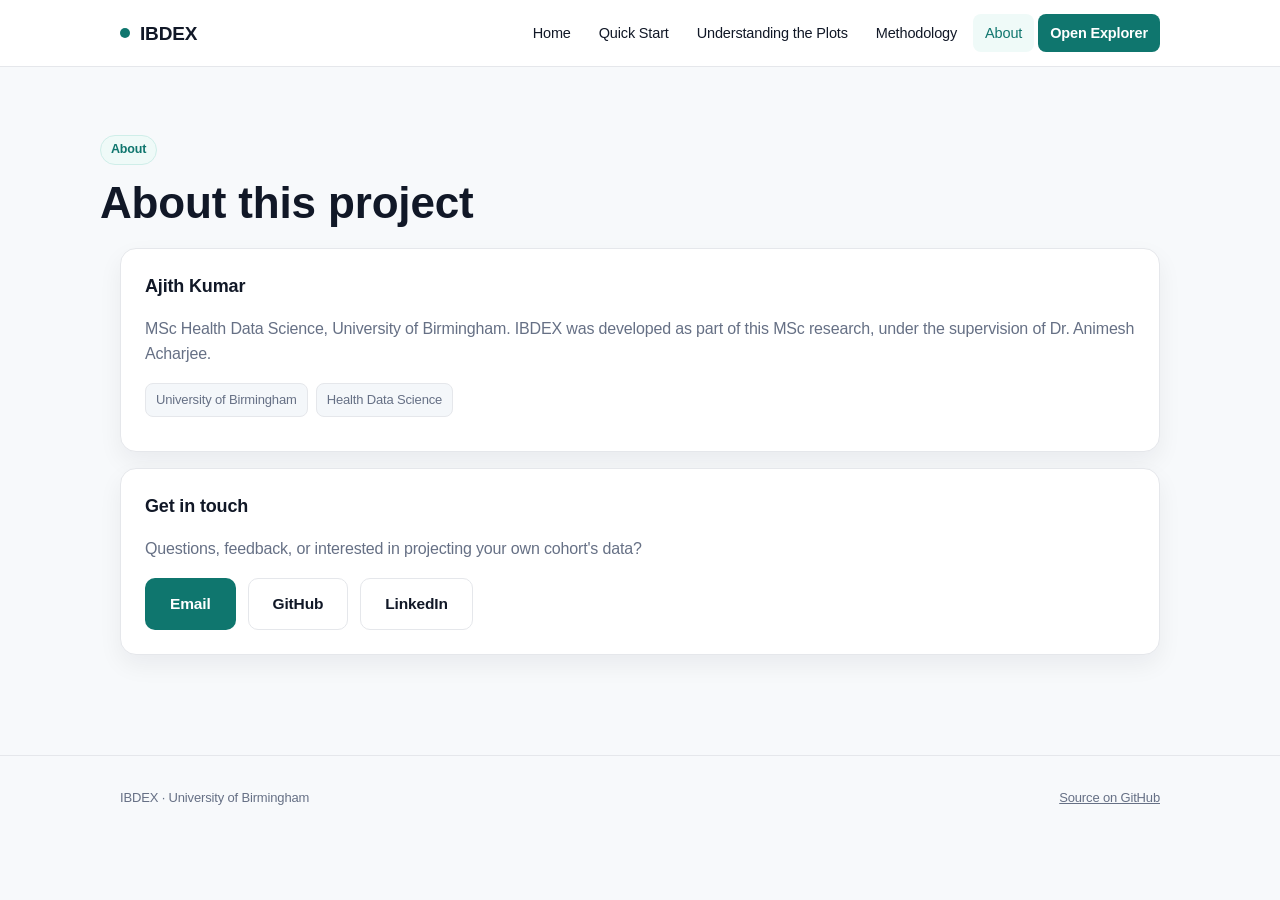
==== about.html @ af1b8eba "Add full site (Home, Quick Start, Plots, Methodology, About) and mobile-responsive explorer pass - N" ====
<!doctype html>
<html lang="en">
<head>
<meta charset="utf-8" />
<meta name="viewport" content="width=device-width, initial-scale=1" />
<title>About &mdash; IBDEX</title>
<meta name="description" content="About the IBDEX project and how to get in touch." />
<link rel="stylesheet" href="assets/site.css" />
</head>
<body>
<header class="site-header">
  <nav class="nav">
    <a class="brand" href="index.html"><span class="dot"></span> IBDEX</a>
    <button class="nav-toggle" aria-label="Toggle menu" aria-expanded="false">
      <svg width="20" height="20" viewBox="0 0 20 20" fill="none"><path d="M3 5h14M3 10h14M3 15h14" stroke="currentColor" stroke-width="1.6" stroke-linecap="round"/></svg>
    </button>
    <div class="nav-links">
      <a href="index.html">Home</a>
      <a href="quickstart.html">Quick Start</a>
      <a href="plots.html">Understanding the Plots</a>
      <a href="methodology.html">Methodology</a>
      <a href="about.html" class="active">About</a>
      <a href="explorer/IBDEX_refined.html" class="cta">Open Explorer</a>
    </div>
  </nav>
</header>

<main>
  <div class="wrap hero">
    <span class="pill">About</span>
    <h1>About this project</h1>
  </div>

  <div class="wrap">
    <div class="card">
      <h3>Ajith Kumar</h3>
      <p style="color:var(--muted)">
        MSc Health Data Science, University of Birmingham. IBDEX was developed
        as part of this MSc research, under the supervision of
        Dr.&nbsp;Animesh Acharjee.
      </p>
      <div class="kv">
        <span>University of Birmingham</span>
        <span>Health Data Science</span>
      </div>
    </div>
    <div class="card">
      <h3>Get in touch</h3>
      <p style="color:var(--muted)">
        Questions, feedback, or interested in projecting your own cohort's data?
      </p>
      <div class="cta-row" style="margin:10px 0 0">
        <a class="btn btn-primary" href="mailto:ajithak9945@gmail.com">Email</a>
        <a class="btn btn-ghost" href="https://github.com/ajithak9945/IBDEX_Package">GitHub</a>
        <a class="btn btn-ghost" href="https://www.linkedin.com/in/ajithak9945">LinkedIn</a>
      </div>
    </div>
  </div>
</main>

<footer class="site-footer">
  <div class="wrap">
    <span>IBDEX &middot; University of Birmingham</span>
    <span><a href="https://github.com/ajithak9945/IBDEX_Package">Source on GitHub</a></span>
  </div>
</footer>
<script src="assets/nav.js"></script>
</body>
</html>
---- assets/site.css ----
/* IBDEX site shared styles */
:root{
  --bg:#f7f9fb; --surface:#ffffff; --surface-2:#f4f7fa; --ink:#111827; --muted:#667085; --soft:#98a2b3;
  --line:#e5e7eb; --line-2:#d7dde5; --brand:#0f766e; --brand-dark:#0d5f58; --brand-2:#2563eb;
  --shadow:0 20px 50px rgba(15,23,42,.08); --shadow-sm:0 10px 24px rgba(15,23,42,.06);
  --radius:16px; --radius-sm:12px;
  --font:"Inter","IBM Plex Sans","Segoe UI",Arial,sans-serif;
  --maxw:1080px;
}
*{box-sizing:border-box}
html,body{margin:0;padding:0}
body{
  font-family:var(--font);background:var(--bg);color:var(--ink);letter-spacing:-.01em;
  line-height:1.55;-webkit-font-smoothing:antialiased;
}
a{color:var(--brand-2)}
img{max-width:100%}
.wrap{max-width:var(--maxw);margin:0 auto;padding:0 20px}

/* ---- Nav ---- */
.site-header{
  border-bottom:1px solid var(--line);background:rgba(255,255,255,.92);backdrop-filter:blur(10px);
  position:sticky;top:0;z-index:50;
}
.nav{display:flex;align-items:center;justify-content:space-between;padding:14px 20px;max-width:var(--maxw);margin:0 auto}
.brand{display:flex;align-items:center;gap:10px;text-decoration:none;color:var(--ink);font-weight:700;font-size:19px}
.brand .dot{width:10px;height:10px;border-radius:50%;background:var(--brand)}
.nav-links{display:flex;gap:4px;align-items:center}
.nav-links a{
  color:var(--ink);text-decoration:none;font-size:14.5px;font-weight:500;padding:8px 12px;border-radius:8px;
}
.nav-links a:hover{background:var(--surface-2)}
.nav-links a.active{color:var(--brand);background:#effaf8}
.nav-links a.cta{background:var(--brand);color:#fff;font-weight:600}
.nav-links a.cta:hover{background:var(--brand-dark)}
.nav-toggle{display:none;background:none;border:1px solid var(--line);border-radius:8px;padding:8px 10px;cursor:pointer}
.nav-toggle svg{display:block}

@media (max-width:760px){
  .nav-toggle{display:block}
  .nav-links{
    position:fixed;inset:60px 0 0 0;background:var(--surface);flex-direction:column;align-items:stretch;
    padding:14px;gap:2px;transform:translateY(-8px);opacity:0;pointer-events:none;transition:.16s ease;
    border-top:1px solid var(--line);overflow-y:auto;
  }
  .nav-links.open{transform:translateY(0);opacity:1;pointer-events:auto}
  .nav-links a{padding:14px 12px;font-size:16px;border-bottom:1px solid var(--line)}
  .nav-links a.cta{margin-top:8px;text-align:center;border-bottom:none}
}

/* ---- Page content ---- */
main{padding:48px 0 80px}
.hero{padding:20px 0 12px}
h1{font-size:clamp(30px,5.4vw,44px);line-height:1.08;margin:0 0 10px;color:var(--ink)}
h1 .accent{color:var(--brand)}
h2{font-size:clamp(22px,3.4vw,28px);margin:0 0 12px}
h3{font-size:18px;margin:0 0 8px}
p{font-size:16px;color:var(--ink)}
.lede{font-size:18px;color:var(--muted);max-width:640px}
.pill{display:inline-block;font-size:12.5px;font-weight:600;color:var(--brand);background:#effaf8;border:1px solid #cfeee9;padding:4px 10px;border-radius:999px;margin-bottom:14px}

.stats{display:grid;grid-template-columns:repeat(4,1fr);gap:14px;margin:28px 0}
.stat{background:var(--surface);border:1px solid var(--line);border-radius:var(--radius-sm);padding:16px}
.stat .n{font-size:24px;font-weight:700;color:var(--brand)}
.stat .l{font-size:12.5px;color:var(--muted);margin-top:2px}
@media (max-width:700px){.stats{grid-template-columns:repeat(2,1fr)}}

.cta-row{display:flex;gap:12px;flex-wrap:wrap;margin:22px 0}
.btn{
  display:inline-flex;align-items:center;gap:8px;padding:13px 24px;border-radius:10px;font-weight:600;
  font-size:15.5px;text-decoration:none;border:1px solid transparent;
}
.btn-primary{background:var(--brand);color:#fff}
.btn-primary:hover{background:var(--brand-dark)}
.btn-ghost{background:var(--surface);color:var(--ink);border-color:var(--line)}
.btn-ghost:hover{border-color:var(--line-2)}

.card{background:var(--surface);border:1px solid var(--line);border-radius:var(--radius);padding:24px;box-shadow:var(--shadow-sm)}
.card + .card{margin-top:16px}
.grid-2{display:grid;grid-template-columns:1fr 1fr;gap:16px}
.grid-3{display:grid;grid-template-columns:repeat(3,1fr);gap:16px}
@media (max-width:760px){.grid-2,.grid-3{grid-template-columns:1fr}}

.disclaimer{margin-top:26px;padding:16px 18px;border:1px solid var(--line);border-radius:var(--radius-sm);background:#fafbfc;font-size:13.5px;color:var(--muted)}
.disclaimer strong{color:var(--ink)}

.step{display:flex;gap:16px;padding:18px 0;border-bottom:1px solid var(--line)}
.step:last-child{border-bottom:none}
.step .num{
  flex:0 0 30px;height:30px;border-radius:50%;background:var(--brand);color:#fff;font-weight:700;font-size:13.5px;
  display:flex;align-items:center;justify-content:center;
}
.step .body h3{margin-bottom:4px}
.step .body p{margin:0;color:var(--muted);font-size:15px}

.kv{display:flex;flex-wrap:wrap;gap:8px;margin:10px 0}
.kv span{background:var(--surface-2);border:1px solid var(--line);border-radius:8px;padding:6px 10px;font-size:13px;color:var(--muted)}

.plot-card{display:grid;grid-template-columns:180px 1fr;gap:18px;align-items:start}
.plot-card .swatch{width:180px;height:120px;border-radius:12px;border:1px solid var(--line)}
@media (max-width:640px){.plot-card{grid-template-columns:1fr}.plot-card .swatch{width:100%}}

.site-footer{border-top:1px solid var(--line);padding:32px 0;margin-top:20px}
.site-footer .wrap{display:flex;justify-content:space-between;flex-wrap:wrap;gap:12px;font-size:13px;color:var(--muted)}
.site-footer a{color:var(--muted)}

code{background:var(--surface-2);padding:2px 6px;border-radius:5px;font-size:13.5px}
ul.plain{padding-left:20px;margin:10px 0}
ul.plain li{margin:6px 0;color:var(--ink)}
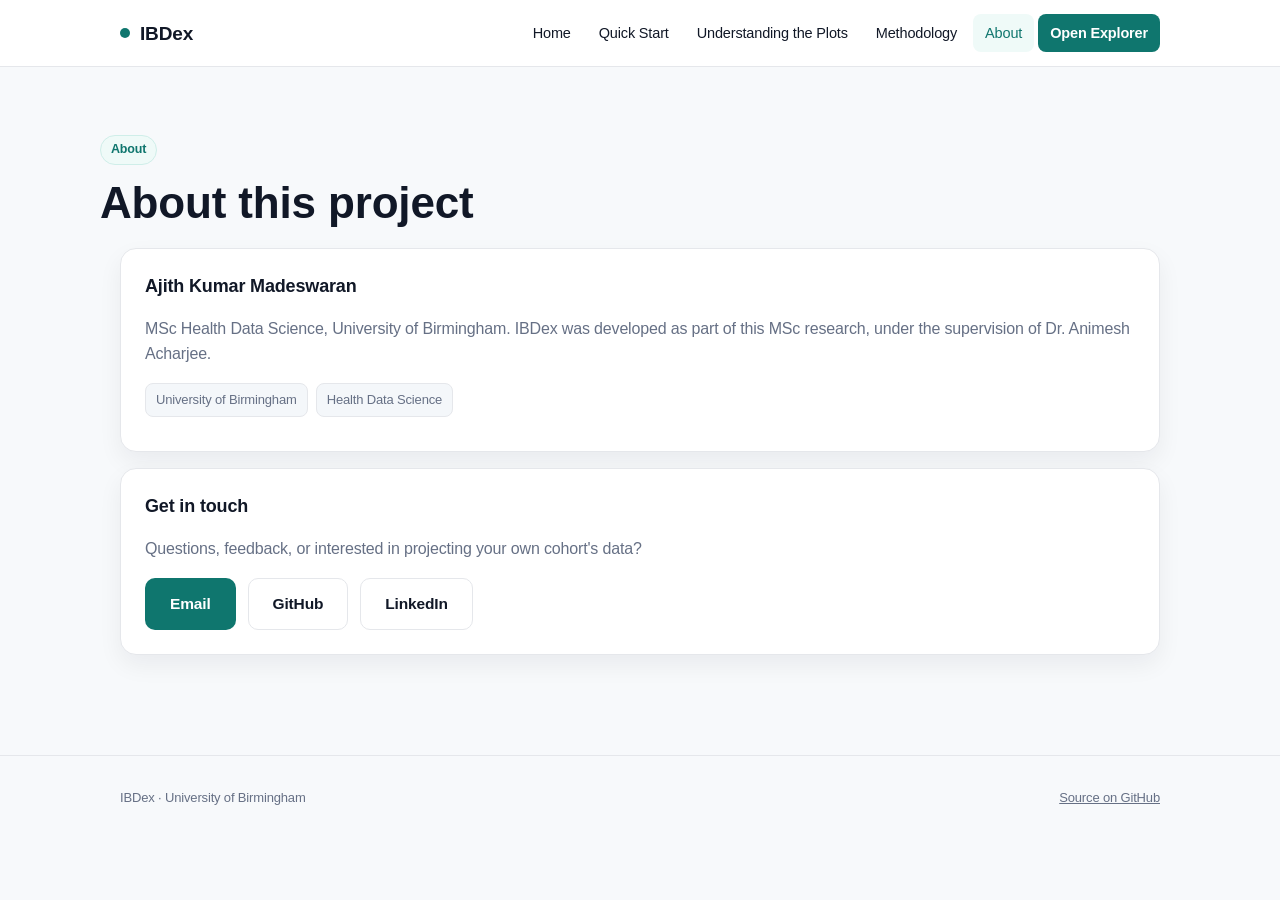
==== commit df1f5dfa: "Rebrand to IBDex, remove em dashes, use full name - IBDEX display text changed to IBDex across all p" ====
--- a/about.html
+++ b/about.html
@@ -3,14 +3,14 @@
 <head>
 <meta charset="utf-8" />
 <meta name="viewport" content="width=device-width, initial-scale=1" />
-<title>About &mdash; IBDEX</title>
-<meta name="description" content="About the IBDEX project and how to get in touch." />
+<title>About: IBDex</title>
+<meta name="description" content="About the IBDex project and how to get in touch." />
 <link rel="stylesheet" href="assets/site.css" />
 </head>
 <body>
 <header class="site-header">
   <nav class="nav">
-    <a class="brand" href="index.html"><span class="dot"></span> IBDEX</a>
+    <a class="brand" href="index.html"><span class="dot"></span> IBDex</a>
     <button class="nav-toggle" aria-label="Toggle menu" aria-expanded="false">
       <svg width="20" height="20" viewBox="0 0 20 20" fill="none"><path d="M3 5h14M3 10h14M3 15h14" stroke="currentColor" stroke-width="1.6" stroke-linecap="round"/></svg>
     </button>
@@ -33,9 +33,9 @@
 
   <div class="wrap">
     <div class="card">
-      <h3>Ajith Kumar</h3>
+      <h3>Ajith Kumar Madeswaran</h3>
       <p style="color:var(--muted)">
-        MSc Health Data Science, University of Birmingham. IBDEX was developed
+        MSc Health Data Science, University of Birmingham. IBDex was developed
         as part of this MSc research, under the supervision of
         Dr.&nbsp;Animesh Acharjee.
       </p>
@@ -60,7 +60,7 @@
 
 <footer class="site-footer">
   <div class="wrap">
-    <span>IBDEX &middot; University of Birmingham</span>
+    <span>IBDex &middot; University of Birmingham</span>
     <span><a href="https://github.com/ajithak9945/IBDEX_Package">Source on GitHub</a></span>
   </div>
 </footer>
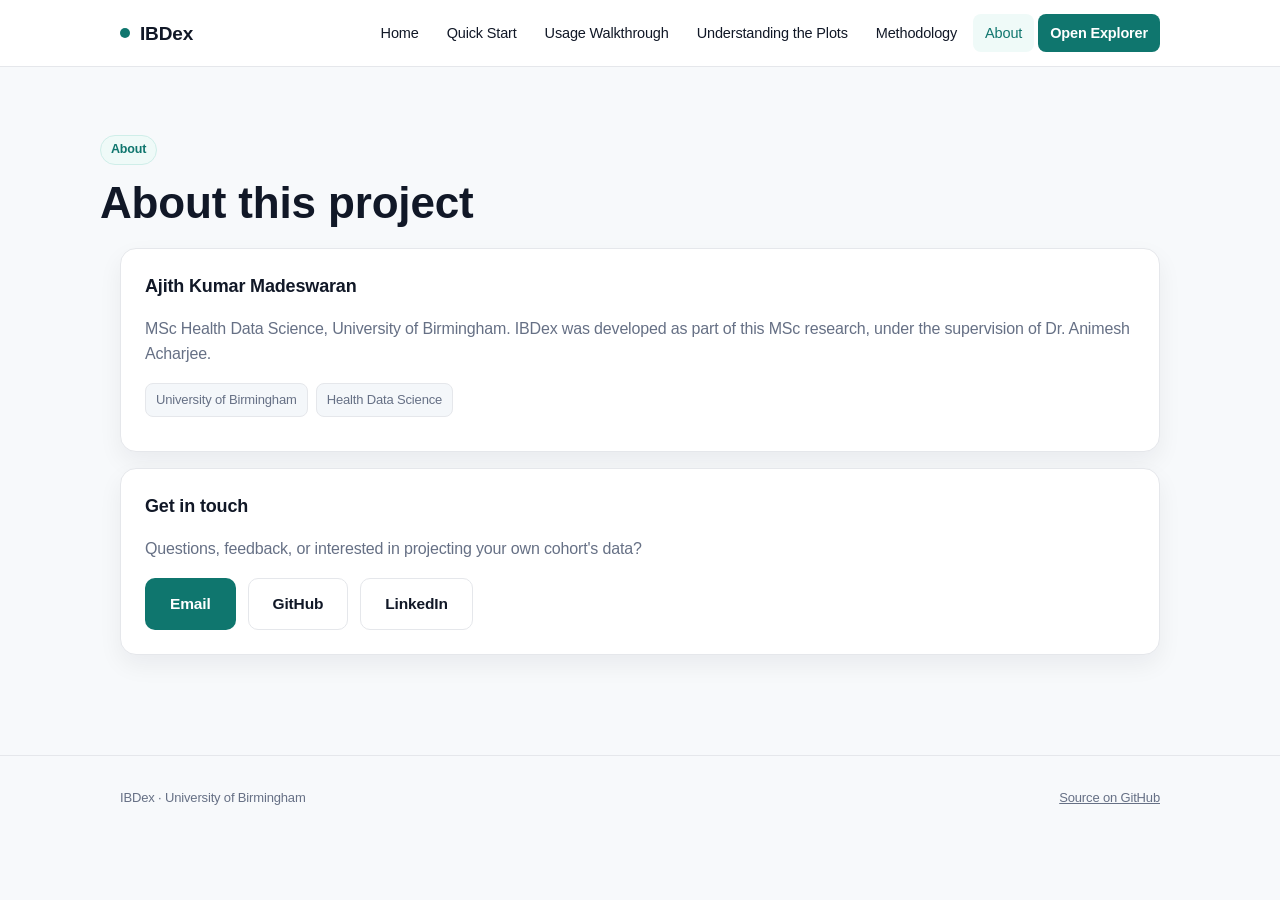
==== commit 542a8741: "Add a worked usage walkthrough (real GSE66207 run) and host the example files for download - New usa" ====
--- a/about.html
+++ b/about.html
@@ -17,6 +17,7 @@
     <div class="nav-links">
       <a href="index.html">Home</a>
       <a href="quickstart.html">Quick Start</a>
+      <a href="usage.html">Usage Walkthrough</a>
       <a href="plots.html">Understanding the Plots</a>
       <a href="methodology.html">Methodology</a>
       <a href="about.html" class="active">About</a>
--- a/assets/site.css
+++ b/assets/site.css
@@ -36,12 +36,19 @@
 .nav-toggle{display:none;background:none;border:1px solid var(--line);border-radius:8px;padding:8px 10px;cursor:pointer}
 .nav-toggle svg{display:block}
 
+body.nav-open{overflow:hidden}
+
 @media (max-width:760px){
   .nav-toggle{display:block}
+  /* backdrop-filter on .site-header creates a new containing block for any
+     position:fixed descendant, so the fixed mobile menu below was being
+     positioned relative to the 60px-tall header instead of the viewport.
+     Drop the blur on mobile so .nav-links fixes to the viewport correctly. */
+  .site-header{backdrop-filter:none;-webkit-backdrop-filter:none}
   .nav-links{
     position:fixed;inset:60px 0 0 0;background:var(--surface);flex-direction:column;align-items:stretch;
     padding:14px;gap:2px;transform:translateY(-8px);opacity:0;pointer-events:none;transition:.16s ease;
-    border-top:1px solid var(--line);overflow-y:auto;
+    border-top:1px solid var(--line);overflow-y:auto;z-index:60;
   }
   .nav-links.open{transform:translateY(0);opacity:1;pointer-events:auto}
   .nav-links a{padding:14px 12px;font-size:16px;border-bottom:1px solid var(--line)}
@@ -107,3 +114,13 @@
 code{background:var(--surface-2);padding:2px 6px;border-radius:5px;font-size:13.5px}
 ul.plain{padding-left:20px;margin:10px 0}
 ul.plain li{margin:6px 0;color:var(--ink)}
+
+pre{
+  background:#0f172a;color:#e2e8f0;border-radius:var(--radius-sm);padding:16px 18px;
+  overflow-x:auto;font-size:13px;line-height:1.55;margin:12px 0;
+  font-family:"SF Mono","Menlo","Consolas",monospace;
+}
+pre code{background:none;padding:0;color:inherit;font-size:inherit}
+.step .body pre{margin:10px 0}
+.kv a{color:var(--brand-2);text-decoration:none;font-weight:600}
+.kv a:hover{text-decoration:underline}
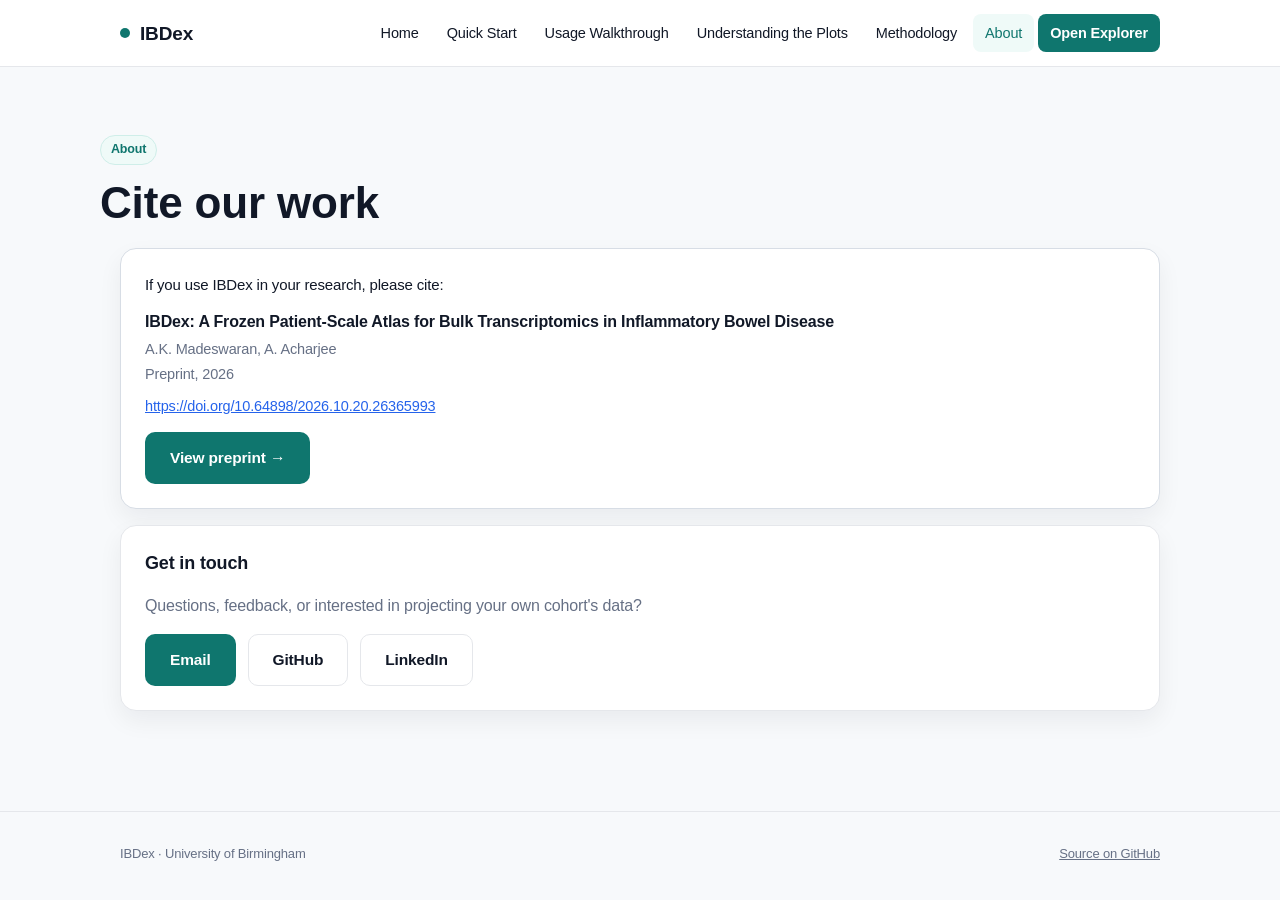
==== commit c63817e5: "Replace About page content with a citation card (please-cite format) and remove the bio card" ====
--- a/about.html
+++ b/about.html
@@ -1,10 +1,18 @@
 <!doctype html>
 <html lang="en">
 <head>
+<script async src="https://www.googletagmanager.com/gtag/js?id=G-97941J4FBQ"></script>
+<script>
+  window.dataLayer = window.dataLayer || [];
+  function gtag(){dataLayer.push(arguments);}
+  gtag("js", new Date());
+  gtag("config", "G-97941J4FBQ");
+</script>
+
 <meta charset="utf-8" />
 <meta name="viewport" content="width=device-width, initial-scale=1" />
 <title>About: IBDex</title>
-<meta name="description" content="About the IBDex project and how to get in touch." />
+<meta name="description" content="How to cite IBDex, and how to get in touch." />
 <link rel="stylesheet" href="assets/site.css" />
 </head>
 <body>
@@ -29,20 +37,30 @@
 <main>
   <div class="wrap hero">
     <span class="pill">About</span>
-    <h1>About this project</h1>
+    <h1>Cite our work</h1>
   </div>
 
   <div class="wrap">
-    <div class="card">
-      <h3>Ajith Kumar Madeswaran</h3>
-      <p style="color:var(--muted)">
-        MSc Health Data Science, University of Birmingham. IBDex was developed
-        as part of this MSc research, under the supervision of
-        Dr.&nbsp;Animesh Acharjee.
+    <div class="card" style="border-color:var(--line-2)">
+      <p style="color:var(--ink);font-size:15px;margin:0 0 14px">
+        If you use IBDex in your research, please cite:
       </p>
-      <div class="kv">
-        <span>University of Birmingham</span>
-        <span>Health Data Science</span>
+      <p style="color:var(--ink);font-size:16px;font-weight:700;margin:0 0 6px;line-height:1.35">
+        IBDex: A Frozen Patient-Scale Atlas for Bulk Transcriptomics in Inflammatory Bowel Disease
+      </p>
+      <p style="color:var(--muted);font-size:14.5px;margin:0 0 2px">
+        A.K. Madeswaran, A. Acharjee
+      </p>
+      <p style="color:var(--muted);font-size:14.5px;margin:0 0 10px">
+        Preprint, 2026
+      </p>
+      <p style="color:var(--muted);font-size:14.5px;margin:0">
+        <a href="https://doi.org/10.64898/2026.10.20.26365993" target="_blank" rel="noopener">
+          https://doi.org/10.64898/2026.10.20.26365993
+        </a>
+      </p>
+      <div class="cta-row" style="margin:14px 0 0">
+        <a class="btn btn-primary" href="https://doi.org/10.64898/2026.10.20.26365993" target="_blank" rel="noopener">View preprint &rarr;</a>
       </div>
     </div>
     <div class="card">
